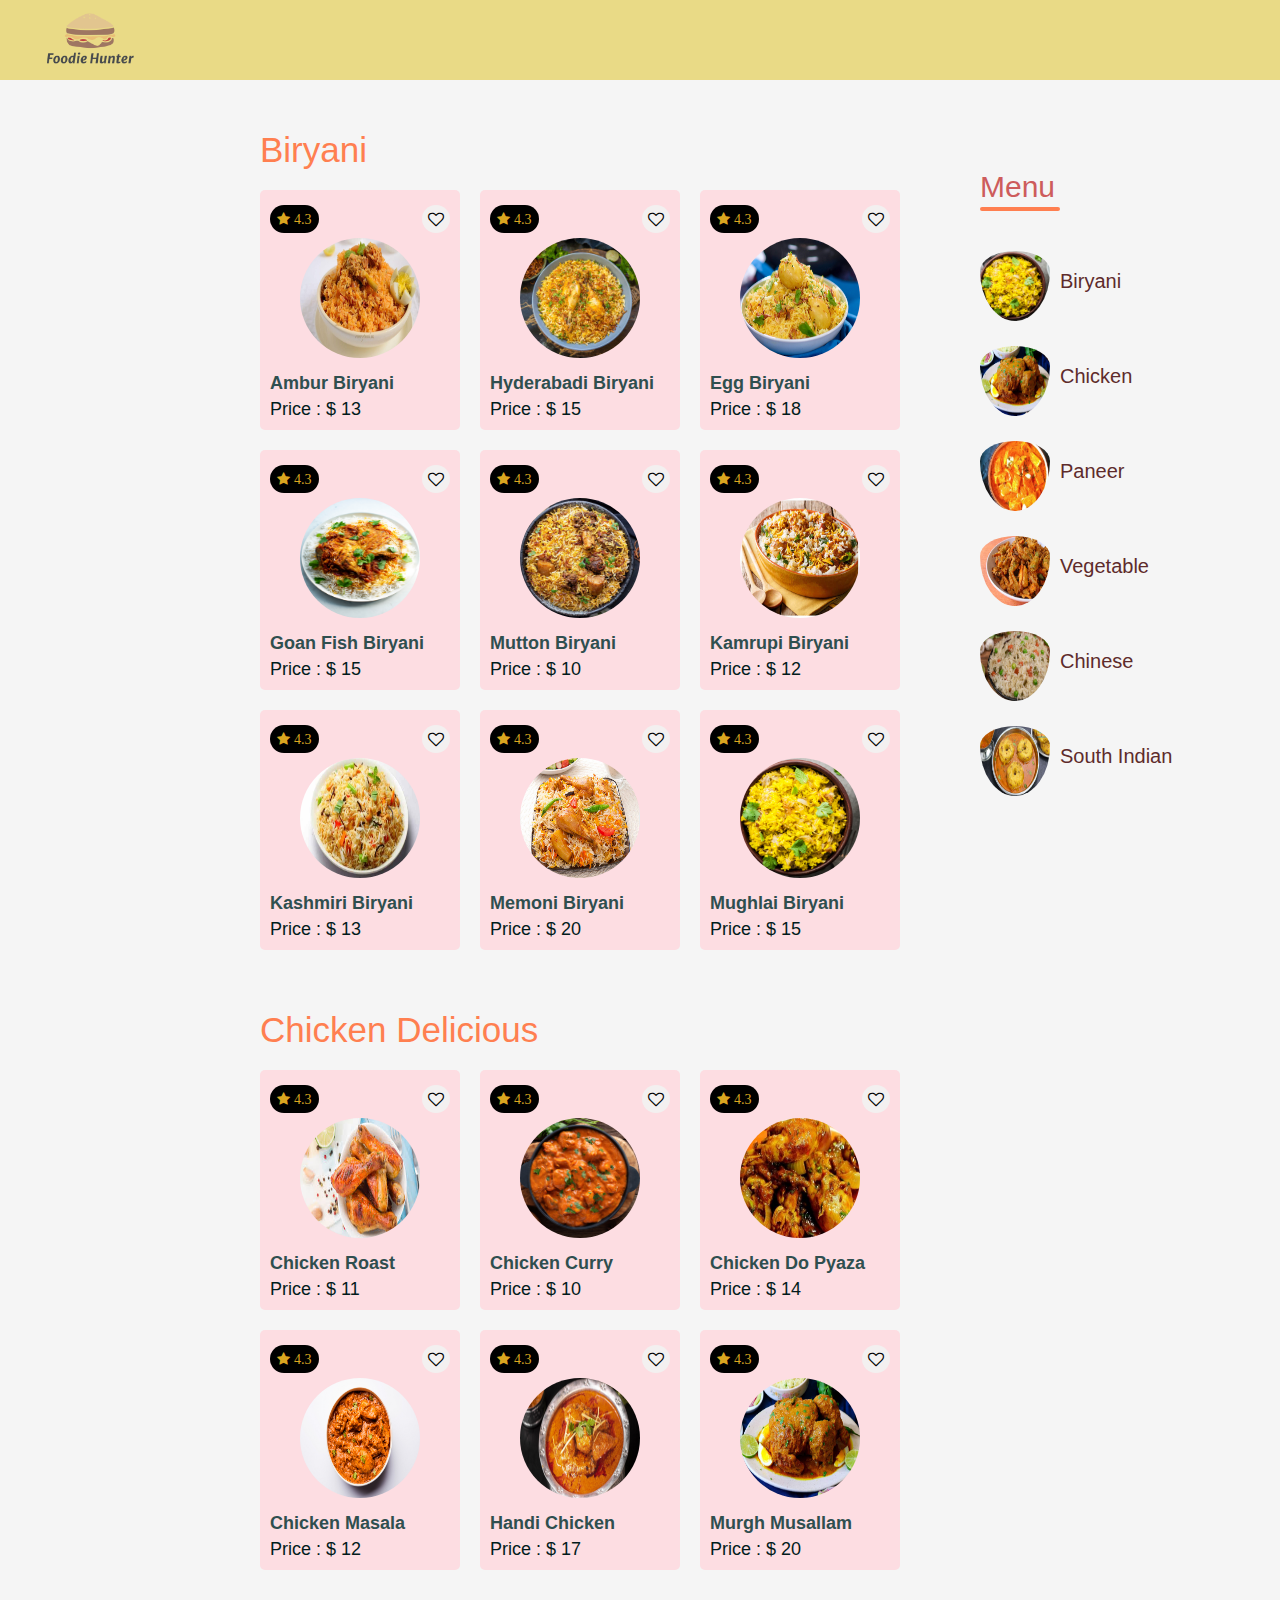
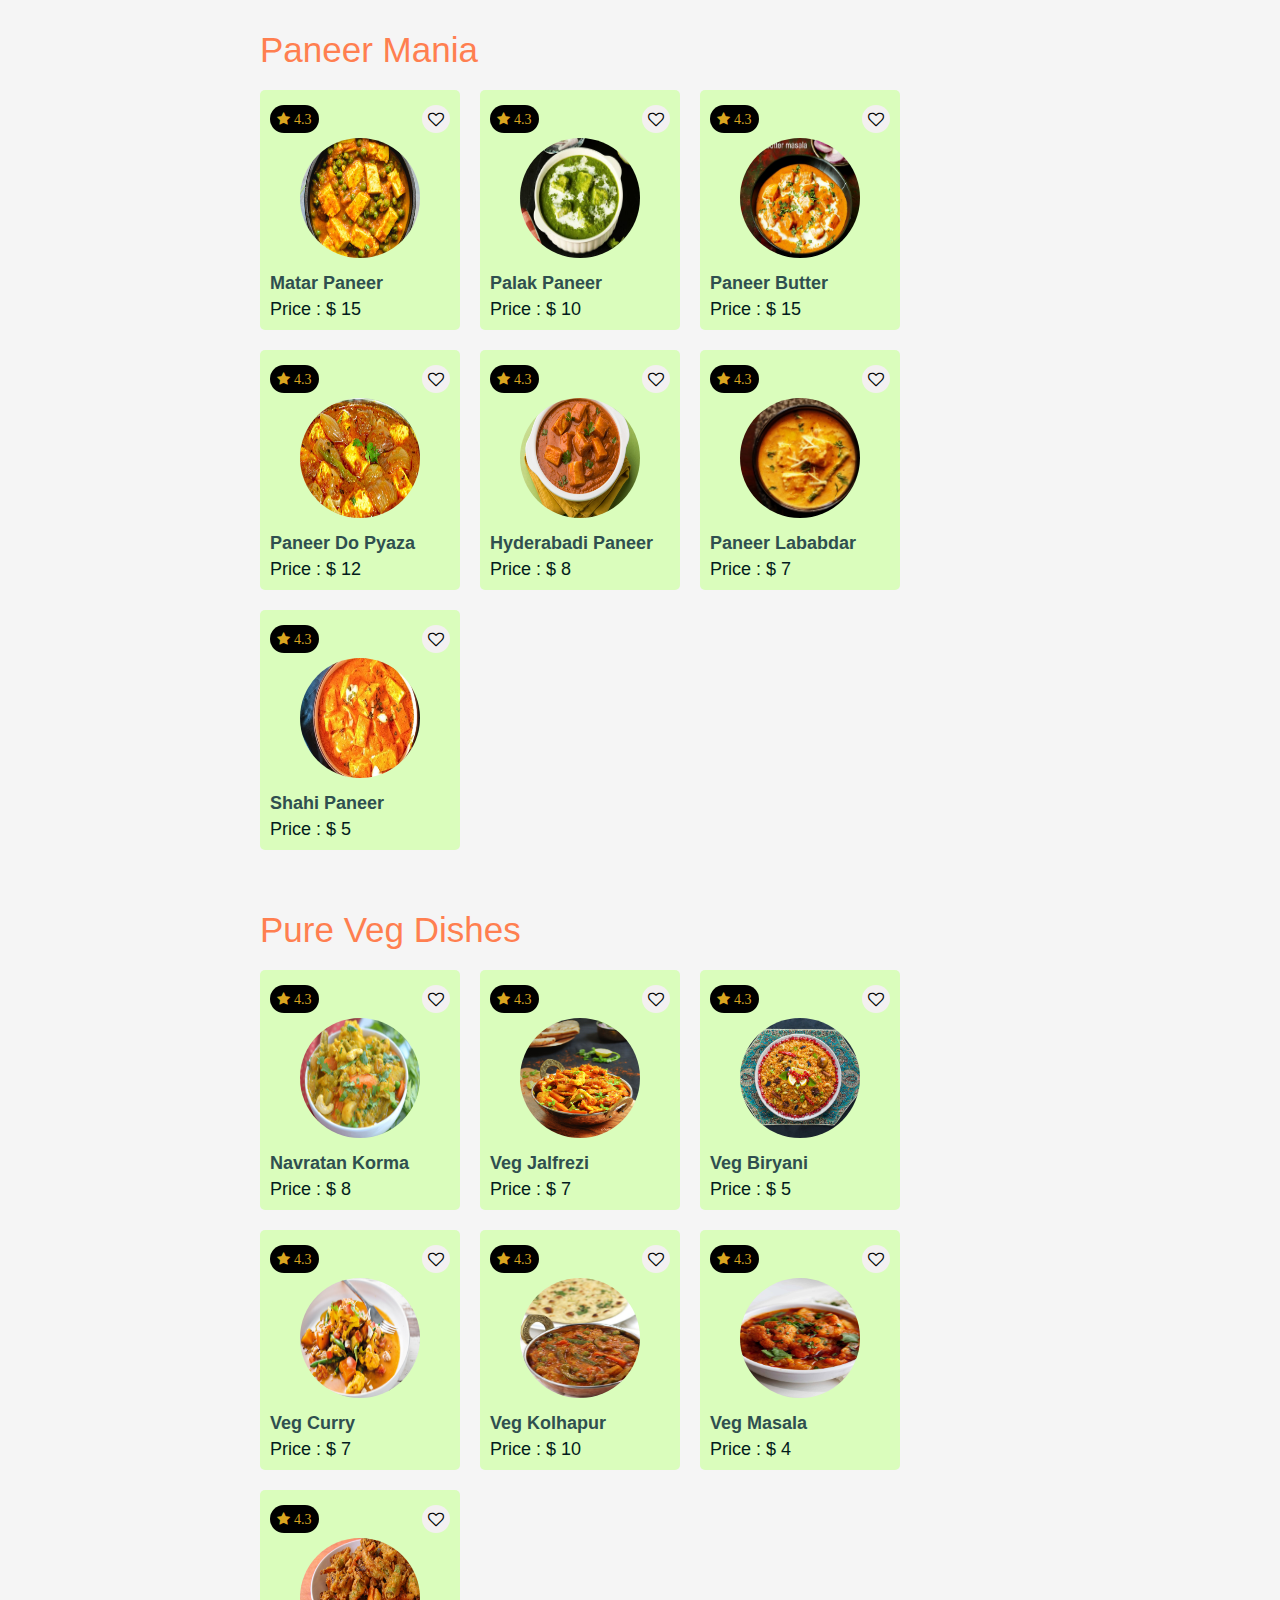
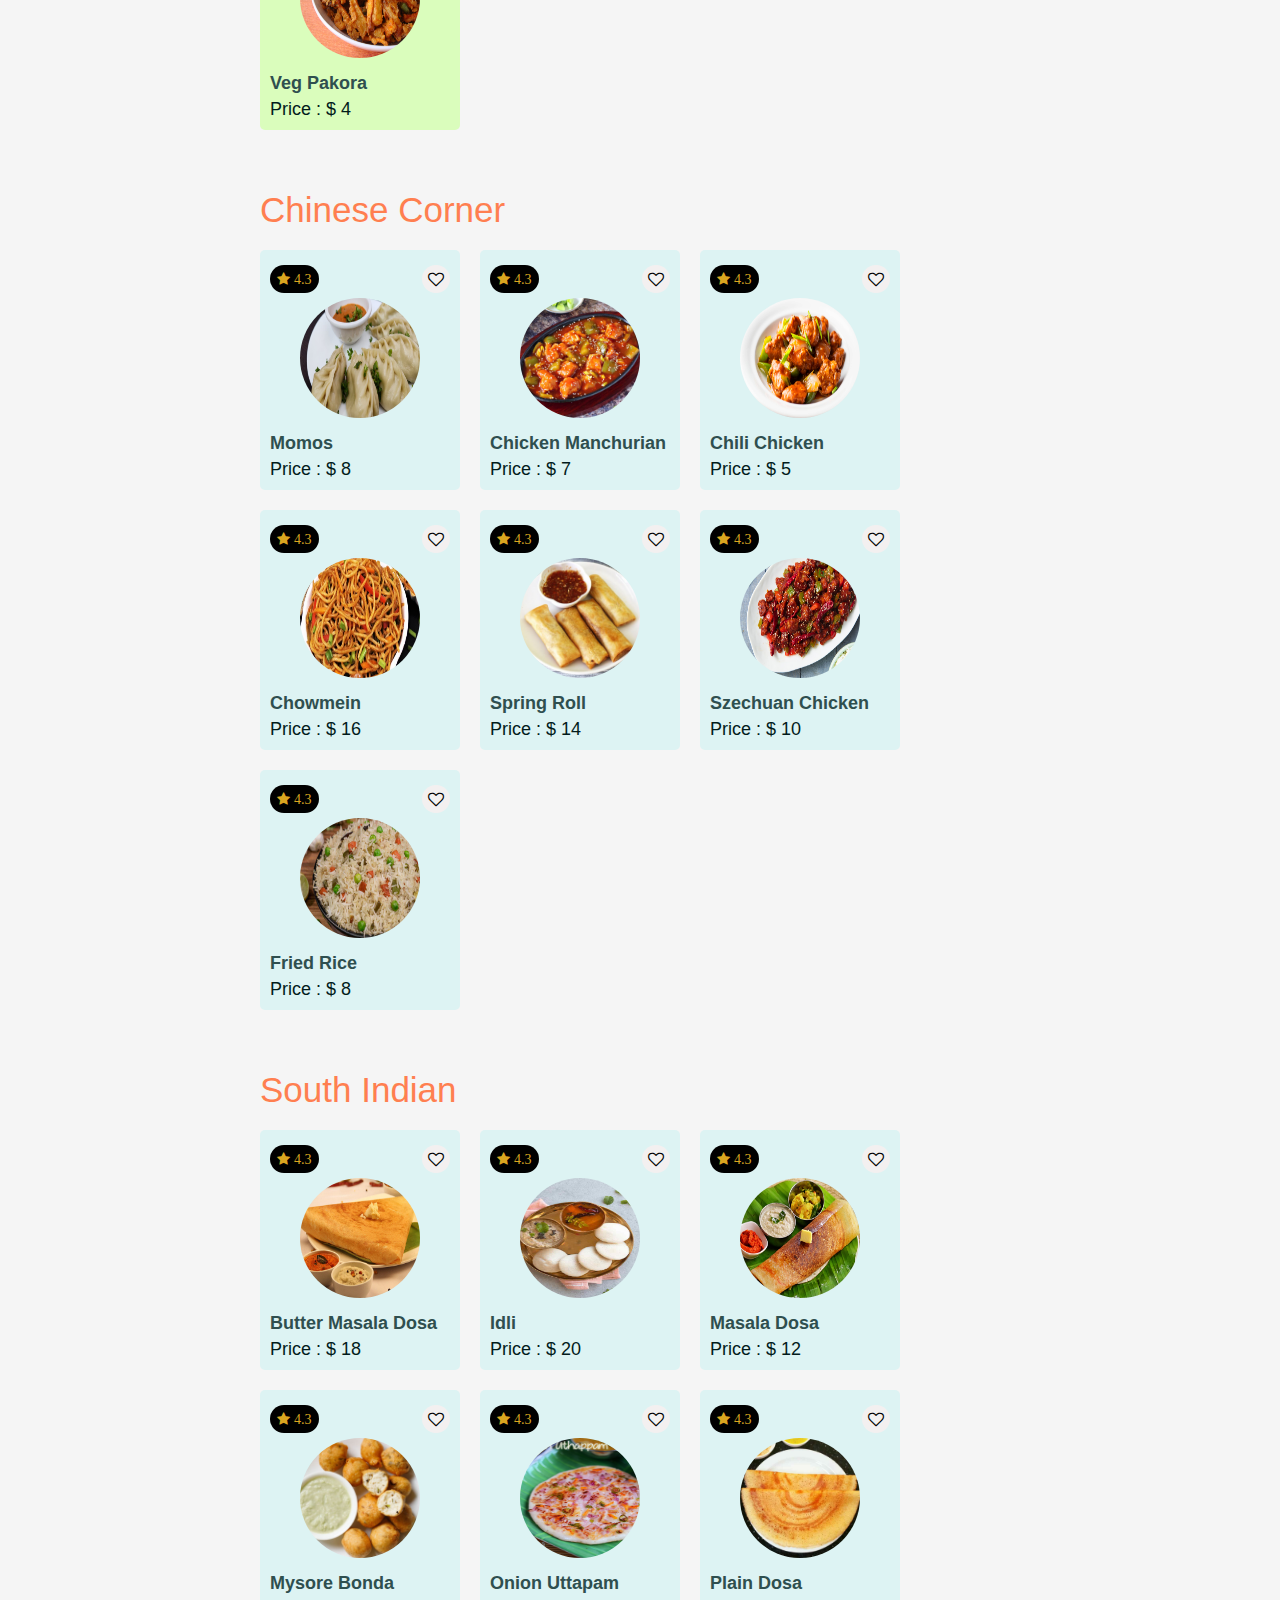
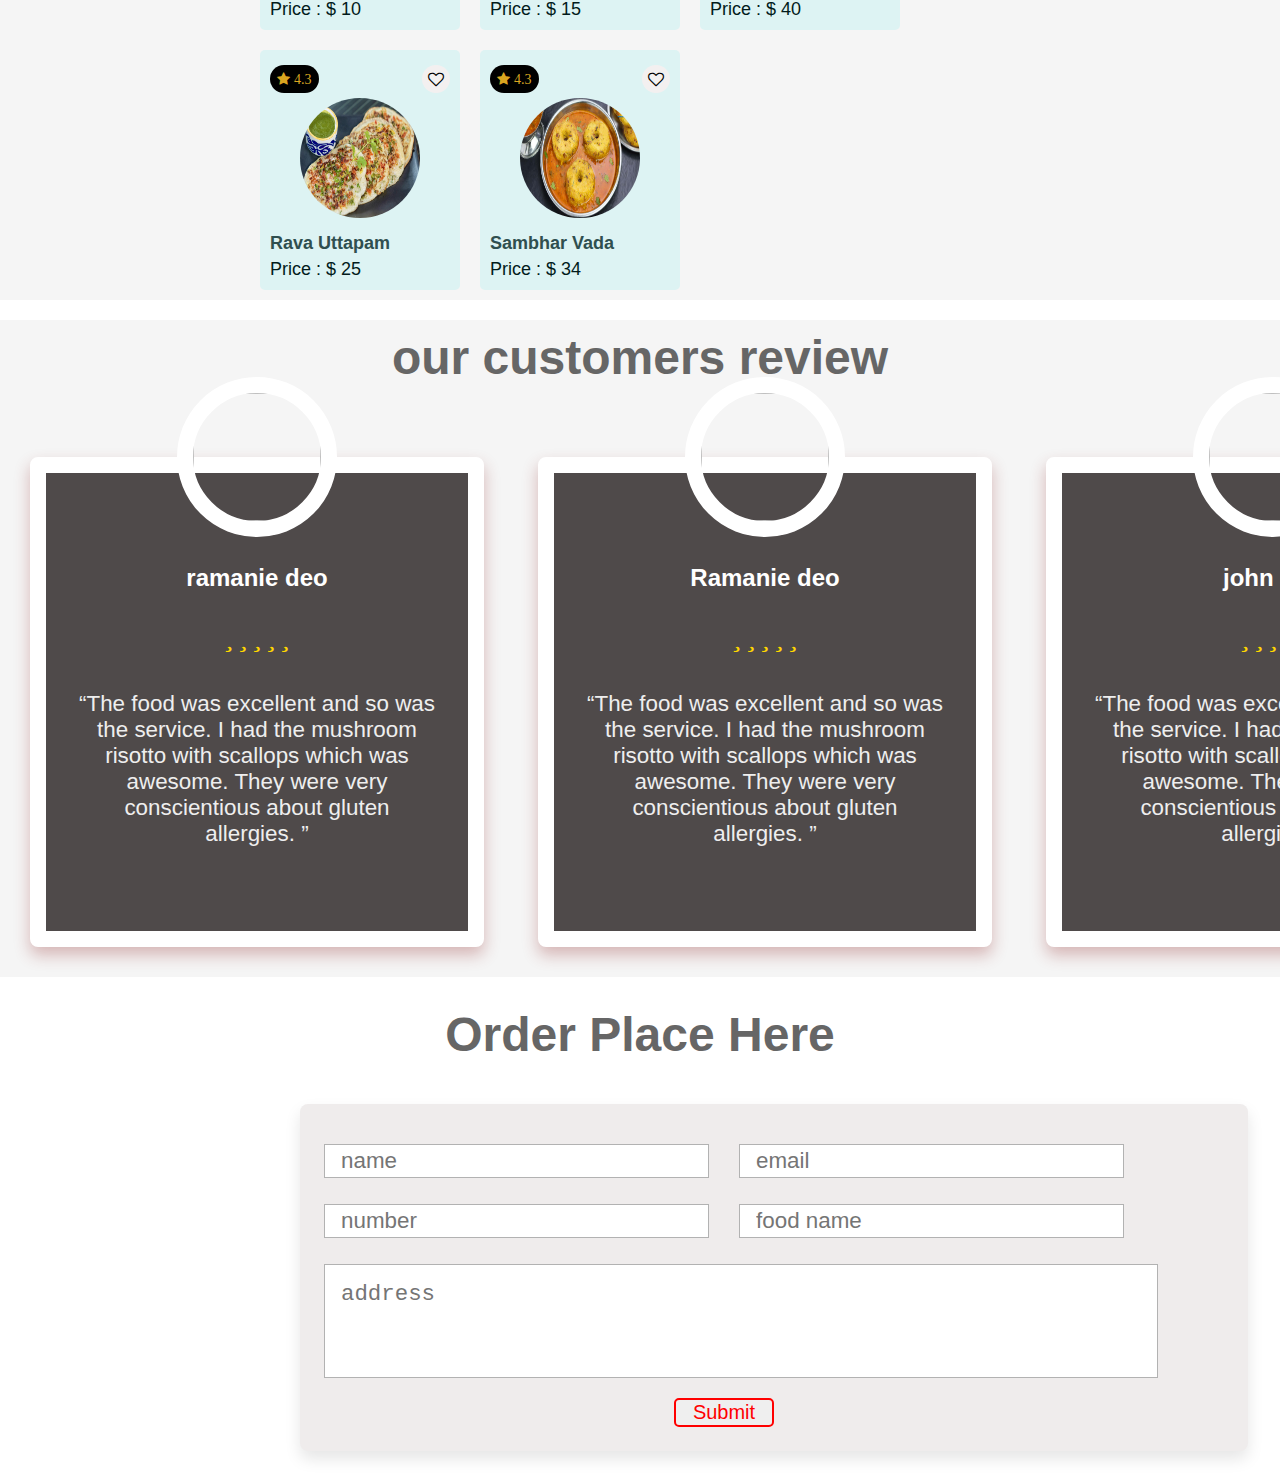
==== index.html @ 6a2d2c43 "First commit" ====
<!DOCTYPE html>
<html lang="en">
<head>
    <meta charset="UTF-8">
    <meta http-equiv="X-UA-Compatible" content="IE=edge">
    <meta name="viewport" content="width=device-width, initial-scale=1.0,viewport-fit=cover">
    <title>Food Website</title>
    <link rel="stylesheet" href="index.css">
    <link rel="stylesheet" href="https://cdnjs.cloudflare.com/ajax/libs/font-awesome/5.15.1/css/all.min.css"
    integrity="sha512-+4zCK9k+qNFUR5X+cKL9EIR+ZOhtIloNl9GIKS57V1MyNsYpYcUrUeQc9vNfzsWfV28IaLL3i96P9sdNyeRssA==" 
    crossorigin="anonymous" />
    <link rel="stylesheet" href="https://cdnjs.cloudflare.com/ajax/libs/font-awesome/4.7.0/css/font-awesome.min.css">
</head>
<body>
    <nav>
        <div class="title" style="display:flex ; width: 96%; height: 80px; background-color: rgb(233, 218, 134);">
           <a href="index.html"><img src="./images/foodie hunter.png" alt="loading"></a>
            <i class="fa fa-cart-plus" id="cart-plus">  Items</i>
        </div>
    </nav>

    <!-- desktop view -->
    <div class="container" id="container">
        <div id="menu">
           
            
        </div>
        
        <div id="food-container">
            
            <div id="header" >
                
             
               
            </div>
        
            <div id="food-items" class="d-food-items">
                <div id="biryani" class="d-biryani">
                    <p id="category-name">Biryani</p>    
                </div>

                <div id="chicken" class="d-chicken">
                    <p id="category-name">Chicken Delicious</p>    
                </div>

                <div id="paneer" class="d-paneer">
                    <p id="category-name">Paneer Mania</p>
                </div>

                <div id="vegetable" class="d-vegetable">
                    <p id="category-name">Pure Veg Dishes</p> 
                </div>

                <div id="chinese" class="d-chinese">
                    <p id="category-name">Chinese Corner</p> 
                </div>

                <div id="south-indian" class="d-south-indian">
                    <p id="category-name">South Indian</p>
                </div>
            </div>

            <div id="cart-page" class="cart-toggle">
                <p id="cart-title">Cart Items</p>
                <p id="m-total-amount">Total Amout : 100</p>
                <table>
                    <thead>
                        <td>Item</td>
                        <td>Name</td>
                        <td>Quantity</td>
                        <td>Price</td>
                    </thead>
                    <tbody id="table-body">
                        
                    </tbody>
                </table>
                <div class="btn-box">
                    <button class="cart-btn"><a href="checkout.html">Checkout</a></button>
                </div>
            </div>
        </div>

        <div id="cart">
            <div class="taste-header">
               
            </div>
            <div id="category-list">
                <p class="item-menu">Menu</p>
                <div class="border"></div>                
            </div>
            <div id="checkout" class="cart-toggle">
                <p id="total-item">Total Item : 5</p>
                <p id="total-price"></p>
                <p id="delievery">Free delievery on $ 40</p>
                <button class="cart-btn"><a href="checkout.html">Checkout</a></button>
            </div>
        </div>
    </div>


    <!-- mobile view -->
    <div id="mobile-view" class="mobile-view">
        <div class="mobile-top">
            <div class="logo-box">
                <img src="./images/foodielogo.png" alt="" id="logo">
                <i class="fa fa-map-marker your-address" id="m-add-address"> Your Address</i>
            </div>
            <div class="top-menu">
                <i class="fa fa-search"></i>
                <i class="fa fa-tag"></i>
                <i class="fa fa-heart-o"></i>
                <i class="fa fa-cart-plus" id="m-cart-plus"> 0</i>
            </div>
        </div>
        
        <div class="item-container">
            <div class="category-header" id="category-header">  
            </div>

          </div>    
          </div>
       
    </div>
   
 <!-- review section starts  -->
    
    <section class="review" id="review" style="background-color:whitesmoke;">
    
        <h1 class="heading"> our customers review </h1>
    
        <div class="box-container">
    
            <div class="box">
                <img src="https://media.istockphoto.com/photos/smiling-indian-man-looking-at-camera-picture-id1270067126?k=20&m=1270067126&s=612x612&w=0&h=ZMo10u07vCX6EWJbVp27c7jnnXM2z-VXLd-4maGePqc=">
                <h3>ramanie deo</h3>
                <div class="stars" style="color:gold ;">
                    <i class="fas fa-star"></i>
                    <i class="fas fa-star"></i>
                    <i class="fas fa-star"></i>
                    <i class="fas fa-star"></i>
                    <i class="far fa-star"></i>
                </div>
                <p>“The food was excellent and so was the service. I had the mushroom risotto with scallops which was awesome. They were very conscientious about gluten allergies. ”</p>
            </div>
            <div class="box">
                <img src="https://images.unsplash.com/photo-1506794778202-cad84cf45f1d?ixlib=rb-1.2.1&ixid=MnwxMjA3fDB8MHxzZWFyY2h8Mnx8bWFuJTIwcG9ydHJhaXR8ZW58MHx8MHx8&w=1000&q=80">
                <h3>Ramanie deo</h3>
                <div class="stars"style="color:gold ;">
                    <i class="fas fa-star"></i>
                    <i class="fas fa-star"></i>
                    <i class="fas fa-star"></i>
                    <i class="far fa-star"></i>
                    <i class="far fa-star"></i>
                </div>
                <p>“The food was excellent and so was the service. I had the mushroom risotto with scallops which was awesome. They were very conscientious about gluten allergies. ”</p>
            </div>
            <div class="box">
                <img src="https://media.istockphoto.com/photos/headshot-portrait-of-happy-mixed-race-african-girl-wearing-glasses-picture-id1144287292?k=20&m=1144287292&s=612x612&w=0&h=gaoqkiL6LFzghQfAQ9q8SbLUqtMIpzJNaKCegS3Wjmw=" alt="">
                <h3>john deo</h3>
                <div class="stars"style="color:gold ;">
                    <i class="fas fa-star"></i>
                    <i class="fas fa-star"></i>
                    <i class="fas fa-star"></i>
                    <i class="fas fa-star"></i>
                    <i class="far fa-star"></i>
                </div>
                <p>“The food was excellent and so was the service. I had the mushroom risotto with scallops which was awesome. They were very conscientious about gluten allergies. ”</p>
            </div>
    
        </div>
    
    </section>
    
    <!-- review section ends -->
    <section class="order" id="order" >
    
        <h1 class="heading"> Order Place Here </h1>
    
        <div class="row">
    
    
            <form action="">
    
                <div class="inputBox"  >
                    <input type="text" placeholder="name" style="width: 410px; ">
                    <input type="email" placeholder="email" style="width: 410px;">
                </div>
    
                <div class="inputBox">
                    <input type="number" placeholder="number" style="width: 410px; ">
                    <input type="text" placeholder="food name" style="width: 410px; ">
                </div>
    
                <textarea placeholder="address" name="" id="" cols="20" rows="5"></textarea>
    
                <input type="submit" value="Submit" class="btn">
    
            </form>
    
        </div>
    
    </section>

    </body>
</html>
<script src="index.js" type="module"></script>
    <script src="fooditem.js" type="module"></script>
---- index.css ----
body{
    margin: 0;
    padding: 0;
    box-sizing: border-box;
    font-family: 'Open Sans', sans-serif;
    height: 100%;
}
.container{
    background-color: whitesmoke;
    display: grid;
    grid-template-columns: 250px 1fr 300px;
    min-height: 100vh;
    min-height: -webkit-fill-available;
    overflow: hidden;
}

.title{
    padding: 0 30px;
}
 img{
    width: 120px;
    height: 120px;
    border-radius: 50%;
    margin-top: -20px;
}

.title i{
   margin-top: 20px;
   font-size: 30px;
   margin-left: 1200px;
   }
.border{
    width: 80px;
    height: 4px;
    margin: 3px 0;
    margin-bottom: 30px;
    border-radius: 2px;
    background: coral;
}


#header{
    display: flex;
    justify-content: space-between;
    align-items: center;
    padding-top: 40px;
   
    position: sticky;
    top: 0;
    
    z-index: 1;
}
::-webkit-scrollbar{
    display: none;
}
#header .address{
    font-size: 20px;
    
}


#biryani,#paneer,#chicken,#vegetable,#chinese,#south-indian{
    margin-top: 50px;   
}
#paneer #item-card,#vegetable #item-card{
    background: rgb(218, 253, 188);
}
#chinese #item-card,#south-indian #item-card{
    background: rgb(221, 243, 243);
}
#category-name,.item-menu{
    margin: 10px;
    font-size: 35px;   
    color: coral;
    font-family: 'Aclonica', sans-serif;
}
#item-card{
    width: 180px;
    height: 220px;
    padding: 10px;
    margin: 10px;
    display: inline-block;
    border-radius: 5px;
    background: rgb(253, 221, 226);
    cursor: pointer;
    transition: 0.5s all step-end;
}
#item-card:hover img{
    transform: scale(1.2);
}
#card-top{
    display: flex;
    margin: 5px 0;
    justify-content: space-between;
}
#rating{
    padding: 7px;
    color: goldenrod;
    background: black;
    font-size: 14px;
    border-radius: 15px;
}
.fa-heart-o{
    padding: 6px;
    border-radius: 50%;
    background: rgb(243, 240, 240);
    cursor: pointer;
}
.toggle-heart{
background: orangered;
color: white; 
}
#item-card img{
    width: 120px;
    height: 120px;
    border-radius: 50%;
    margin: auto;
    display: block;
    margin-bottom: 15px;
    transition: 0.5s all ease-in-out;
}
#item-name{
    margin: 5px 0;
    font-weight: 600;
    color: darkslategray;
    font-size: 18px;
}
#item-price{
    margin: 0;
    color: rgb(2, 27, 27);
    font-weight: 500;
    font-size: 18px;
}

.food-items{
    display: none;
}
.cart-toggle{
    display: none;
}
#cart-page{
    background: rgb(239, 238, 238);
    margin: 40px 10px;
    margin-right: 50px;
    padding: 20px 30px;
    padding-bottom: 30px;
    position: relative;
}
#cart-title{
    font-size: 35px;
    margin: 0;
    color: indianred;
}
#cart-page table{
    width: 100%;
    margin-top: 20px;
    text-align: center;
}
#cart-page table thead td{
    font-size: 25px;
    padding-bottom: 10px;
}

button {
    padding: 10px 25px;
    border-radius: 20px;
    font-size: 18px;
    text-transform: uppercase;
    bottom: 30px;
    margin: 15px 0;
    cursor: pointer;
    border: none;
    text-decoration: none;
    background-color: rgb(236, 132, 47);
}
#cart-page table tbody td{
    padding: 10px 0;
    font-size: 20px;
}
#cart-page table tbody button{
    outline: none;
    border: none;
    font-size: 16px;
    background: none;
    background: lightcoral;
    color: white;
    border-radius: 3px;
    cursor: pointer;
    margin: 0 5px;
}
#cart-page table tbody img{
    width: 75px;
    height: 75px;
    border-radius: 50%;
}
#checkout{
    text-align: center;
    margin: 40px auto;
    border-radius: 5px;
    background: rgb(225, 221, 221);
    padding: 10px 20px;
}
#checkout p{
    margin: 15px 0;
    float: left;
}
#total-price,#total-item{
    font-size: 25px;
    color: indianred;
}
#delievery{
    font-size: 20px;
    color: limegreen;
}
#cart{
    background: whitesmoke;
    padding-right: 30px;
    overflow-y: scroll;
}

.item-menu{
    margin: 0;
    font-size: 30px;
    margin-top: 40px;
    color: indianred;
    background: whitesmoke;
    
}
.list-card{
   
    display: flex;
    align-items: center;
    margin-top: 15px;
    border-radius: 25px;
    cursor: pointer;
    transition: 0.3s all ease-in-out;
}
.list-card:hover{
    background: rgb(255, 216, 222);
}
.list-card:hover img{
    transition: 0.5s all ease-in-out;
    transform: scale(1.2);
}
.list-card img{
    width: 70px;
    height: 70px;
   padding-top: 30px;
    border-radius: 50%;
}
.list-name{
    font-size: 20px;
    margin: 0 10px;
    text-decoration: none;
    text-transform: capitalize;
    color: rgb(94, 43, 43);
}
.taste-header{
    padding-top: 40px;
    padding-bottom: 10px;
    position: sticky;
    top: 0;
    background: whitesmoke;
}
#mobile-view{
    display: none;
}
#biryani{
    margin-top: 10px;
}
#m-total-amount{
    display: none;
}

@media screen and (max-width : 800px) and (-webkit-min-device-pixel-ratio: 2){
    .container{
        display: none;
    }
    #mobile-view{
        display: grid;
        grid-template-rows: 120px 1fr 50px;
        height: 100%;
        overflow: hidden;
        
        width: 100vw;
    }
    .mobile-top{
        padding: 5px 15px;
        background: white;
        z-index: 1;
    }
    .item-container{
        overflow-y: scroll;
    }
    .logo-box,.top-menu{
        display: flex;
        justify-content: space-between;
        align-items: center;
    }
    #logo{
        width: 90px;
        height: 70px;
    }
    .logo-box .your-address{
        font-size: 18px;
        width: 150px;
        color: crimson;
        text-transform: capitalize;
        white-space: nowrap;
        overflow: hidden;
        text-overflow: ellipsis;
    }
    .top-menu{

        color: indianred;
    }
    .top-menu i{
        font-size: 20px;
        cursor: pointer;
        padding: 12px 5px ;
        border-radius: 50%;
    }
    
    .m-cart-toggle{
        color: white;
        background: lightcoral;
    }
    .category-header{
        display: flex;
        width: 100vw;
        overflow-x: scroll;
        position: sticky;
        top: 0;
        background: white;
        z-index: 1;
        border-bottom: 1px solid rgb(219, 219, 219);
        margin: 0;
        transform: translateZ(0);
        -webkit-transform: translateZ(0);
    }
    .toggle-category{
        display: none;
        position: relative;
    }
    .list-card{
        margin: 0 10px;
        text-align: center;
    }
    .list-card img{
        width: 60px;
        height: 60px;
        border-radius: 50%;
    }
    .list-card:hover{
        background: none;
    }
    .list-card:hover img{
        transform: none;
        transition: none;
    }
    .list-name{
        margin: 5px 0;
        color: coral;
        width: max-content;
        font-size: 16px;
    }
    #food-items{        
        padding: 5px 10px;
    }

    .mobile-footer{
        display: flex;
        justify-content: space-between;
        align-items: center;
        padding: 5px 15px;
        background: white;
        border-top: 1px solid rgb(219, 219, 219);
    }
    .mobile-footer{
        color: indianred;
        text-transform: uppercase;
        font-size: 16px;
        position: static;
    }
    #category-name{
        font-size: 25px;
        font-family: 'Aclonica', sans-serif;
    }
    #item-card{
        width: 150px;
        height: 200px;
    }
    #item-card img{
        width: 100px;
        height: 100px;
    }
    #item-name,#item-price{
        font-size: 16px;
    }
    .list-card{
        flex-direction: column;
    }
    #cart-page{
        margin: 3px 0;
        padding: 10px 5px;
        padding-bottom: 30px;
        border-top: 1px solid rgb(219, 219, 219);
    }
    #cart-page table thead td{
        font-size: 20px;
    }
    #cart-page table tbody td{
        font-size: 18px;
    }
    #cart-page table tbody img{
        width: 60px;
        height: 60px;
    }
    #cart-title{
        font-size: 25px;
        display: inline-block;
        font-family: 'Aclonica', sans-serif;
    }
    #m-total-amount{
        display: inline-block;
        color: lightcoral;
        padding: 5px 10px;
        margin: 0;
        border:  1px solid lightcoral;
        /* float: right; */
    }
    .cart-btn{
        font-size: 14px;
        background: lightcoral;
        padding: 8px 15px;
        margin: auto;
    }
    .btn-box{
        text-align: center;
    }
    
}

@media screen and (max-width : 400px) and (-webkit-min-device-pixel-ratio: 2){
    #mobile-view{
        min-height: -webkit-fill-available;
    }
    #item-card{
        height: 200px;
        width: 140px;
    }
    #food-items{
        padding: 0;
    }
}



.review .box-container{
    display: flex;
  
    gap:1.5rem;
    width: 1500px;
    height: 550px;
  }
  
  .review .box-container .box{
    margin-left: 30px;
    text-align: center;
    padding:2rem;
    border:1rem solid #fff;
    box-shadow: 0 .5rem 1rem rgba(142, 35, 35, 0.3);
    border-radius: .5rem;
    flex:1 1 30rem;
    background:rgb(79, 74, 74);
    margin-top: 30px;
     margin-bottom: 30px;
   
  }
  
  .review .box-container .box img{
    height: 8rem;
    width:8rem;
    border-radius: 50%;
    border:1rem solid #fff;
    margin-top: -8rem;
    object-fit: cover;
  }
  
  .review .box-container .box h3{
    font-size: 1.5rem;
    color:#fff;
    padding:.2rem 0;
  }
  
  .review .box-container .box .stars i{
    font-size: 1.8rem;
   
    padding:.5rem 0;
  }
  
  .review .box-container .box p{
    font-size: 1.4rem;
    color:#eee;
    padding:1rem 0;
  }
    
  .heading{
    
    text-align: center;
    font-size: 3rem;
    padding:10px;
    color:#666;
    margin-top: 20px;
  }
  
 
  .order .row{
    padding:1.5rem;
    box-shadow: 0 .5rem 1rem rgba(0,0,0,.1);
    background:rgb(239, 236, 236);
    display: flex;
    width: 900px;
    margin-left:300px;
    gap:1.5rem;
    border-radius: .5rem;
    margin-bottom: 30px;
  }
  
  .order .row form .inputBox{
    display: flex;
    
    height: 60px;
    width: 800px;
    gap: 30px;
  }
  
  .order .row form .inputBox input, .order .row form textarea{
    padding:1rem;
    margin:1rem 0;
    font-size: 1.4rem;
    color:#333;
    text-transform: none;
    border:.1rem solid rgba(0,0,0,.3);
   
   
  }
  
  .order .row form textarea{
    width:100%;
    resize: none;
    height:5rem;
  }
  
  .order .row form .btn{
   width: 100px;
   font-size:20px;
   padding: auto;
   border: 2px solid red;
   color: red;
   border-radius: 5px;
   margin-left: 350px;
   cursor: pointer;
  }
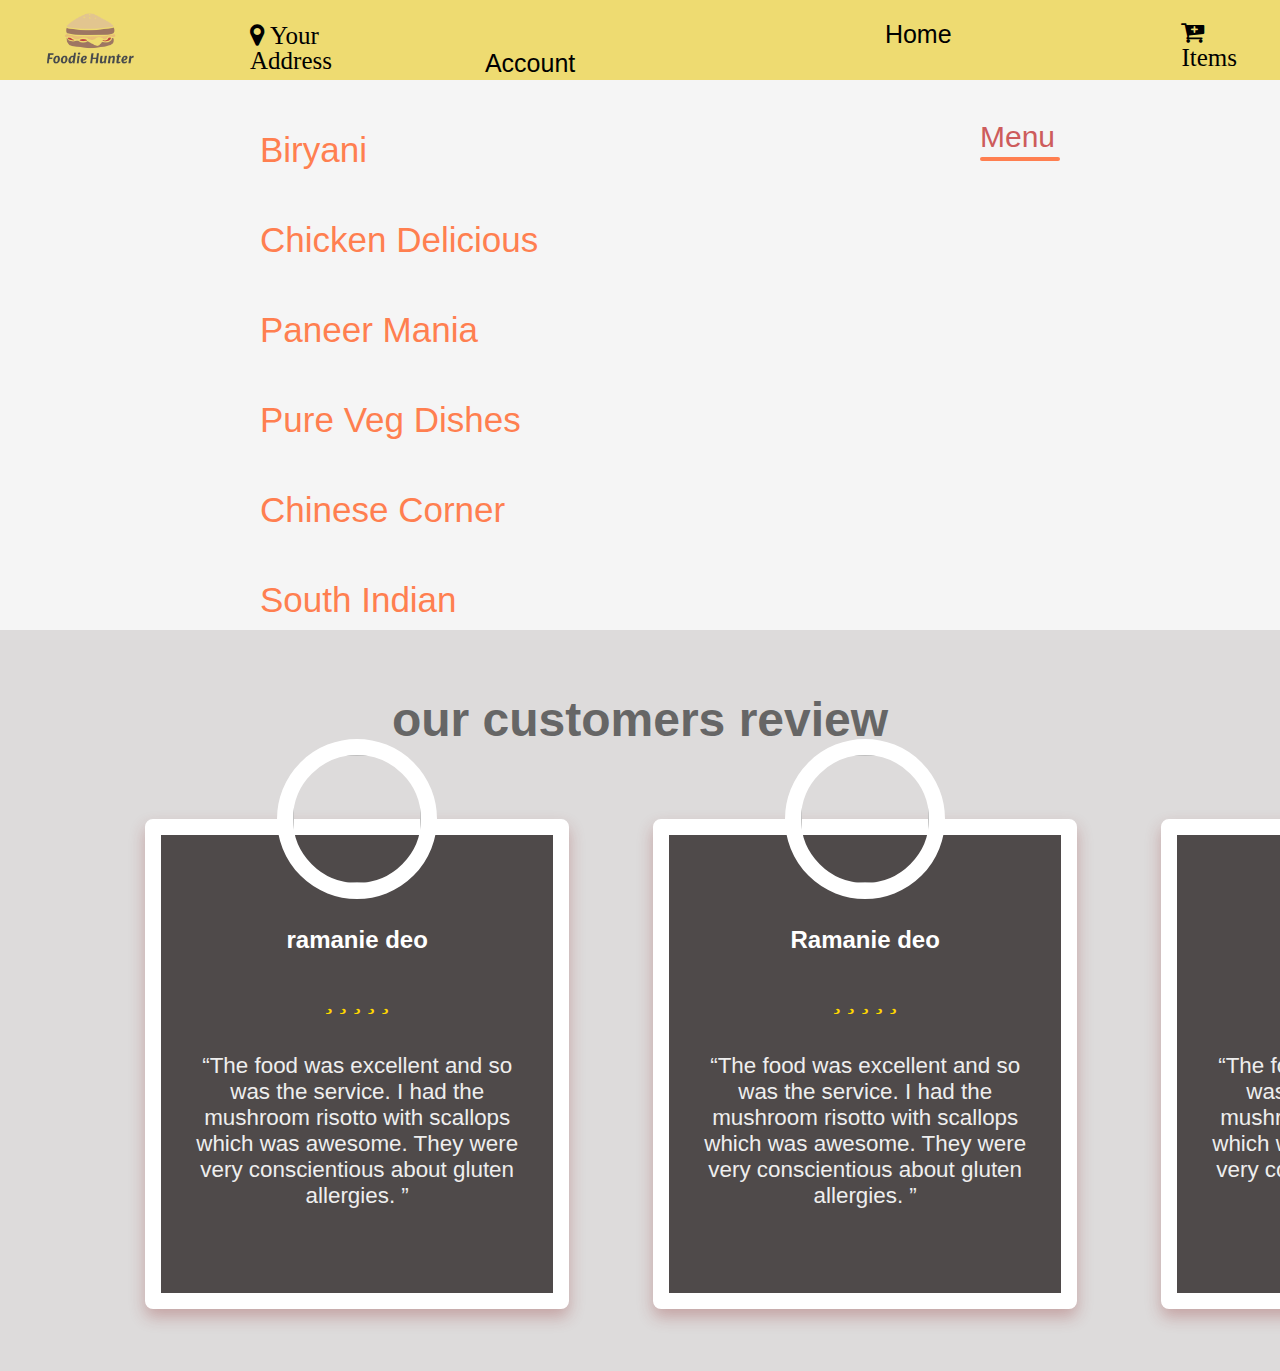
==== commit dc134f98: "login functionality done" ====
--- a/index.html
+++ b/index.html
@@ -1,5 +1,6 @@
 <!DOCTYPE html>
 <html lang="en">
+
 <head>
     <meta charset="UTF-8">
     <meta http-equiv="X-UA-Compatible" content="IE=edge">
@@ -7,40 +8,48 @@
     <title>Food Website</title>
     <link rel="stylesheet" href="index.css">
     <link rel="stylesheet" href="https://cdnjs.cloudflare.com/ajax/libs/font-awesome/5.15.1/css/all.min.css"
-    integrity="sha512-+4zCK9k+qNFUR5X+cKL9EIR+ZOhtIloNl9GIKS57V1MyNsYpYcUrUeQc9vNfzsWfV28IaLL3i96P9sdNyeRssA==" 
-    crossorigin="anonymous" />
+        integrity="sha512-+4zCK9k+qNFUR5X+cKL9EIR+ZOhtIloNl9GIKS57V1MyNsYpYcUrUeQc9vNfzsWfV28IaLL3i96P9sdNyeRssA=="
+        crossorigin="anonymous" />
     <link rel="stylesheet" href="https://cdnjs.cloudflare.com/ajax/libs/font-awesome/4.7.0/css/font-awesome.min.css">
 </head>
+
 <body>
     <nav>
-        <div class="title" style="display:flex ; width: 96%; height: 80px; background-color: rgb(233, 218, 134);">
-           <a href="index.html"><img src="./images/foodie hunter.png" alt="loading"></a>
-            <i class="fa fa-cart-plus" id="cart-plus">  Items</i>
+        <div class="title" style="display:flex ; width: 96%; height: 80px; background-color: rgb(238, 219, 113);">
+            <a href="index.html"><img src="./images/foodie hunter.png"></a>
+            <div class="add-box">
+                <i class="fa fa-map-marker your-address" id="add-address"> Your Address</i>
+            </div>
+            <div class="util" style="padding-top: 20px;">
+                <a href="" style="padding-left:500px ;">Home</a>
+                <a href="login.html">Account</a>
+            </div>
+            <i class="fa fa-cart-plus" id="cart-plus"> Items</i>
         </div>
     </nav>
 
     <!-- desktop view -->
     <div class="container" id="container">
         <div id="menu">
-           
-            
+
+
         </div>
-        
+
         <div id="food-container">
-            
-            <div id="header" >
-                
-             
-               
+
+            <div id="header">
+
+
+
             </div>
-        
+
             <div id="food-items" class="d-food-items">
                 <div id="biryani" class="d-biryani">
-                    <p id="category-name">Biryani</p>    
+                    <p id="category-name">Biryani</p>
                 </div>
 
                 <div id="chicken" class="d-chicken">
-                    <p id="category-name">Chicken Delicious</p>    
+                    <p id="category-name">Chicken Delicious</p>
                 </div>
 
                 <div id="paneer" class="d-paneer">
@@ -48,11 +57,11 @@
                 </div>
 
                 <div id="vegetable" class="d-vegetable">
-                    <p id="category-name">Pure Veg Dishes</p> 
+                    <p id="category-name">Pure Veg Dishes</p>
                 </div>
 
                 <div id="chinese" class="d-chinese">
-                    <p id="category-name">Chinese Corner</p> 
+                    <p id="category-name">Chinese Corner</p>
                 </div>
 
                 <div id="south-indian" class="d-south-indian">
@@ -71,28 +80,25 @@
                         <td>Price</td>
                     </thead>
                     <tbody id="table-body">
-                        
+
                     </tbody>
                 </table>
-                <div class="btn-box">
-                    <button class="cart-btn"><a href="checkout.html">Checkout</a></button>
-                </div>
             </div>
         </div>
 
         <div id="cart">
-            <div class="taste-header">
-               
-            </div>
+            <!-- <div class="taste-header">
+
+            </div> -->
             <div id="category-list">
                 <p class="item-menu">Menu</p>
-                <div class="border"></div>                
+                <div class="border"></div>
             </div>
             <div id="checkout" class="cart-toggle">
                 <p id="total-item">Total Item : 5</p>
                 <p id="total-price"></p>
                 <p id="delievery">Free delievery on $ 40</p>
-                <button class="cart-btn"><a href="checkout.html">Checkout</a></button>
+                <button class="cart-btn"><a href="checkout.html">ORDER</a></button>
             </div>
         </div>
     </div>
@@ -101,37 +107,38 @@
     <!-- mobile view -->
     <div id="mobile-view" class="mobile-view">
         <div class="mobile-top">
-            <div class="logo-box">
+            <!-- <div class="logo-box">
                 <img src="./images/foodielogo.png" alt="" id="logo">
                 <i class="fa fa-map-marker your-address" id="m-add-address"> Your Address</i>
-            </div>
+            </div> -->
             <div class="top-menu">
-                <i class="fa fa-search"></i>
-                <i class="fa fa-tag"></i>
+                <!-- <i class="fa fa-search"></i>
+                <i class="fa fa-tag"></i> -->
                 <i class="fa fa-heart-o"></i>
                 <i class="fa fa-cart-plus" id="m-cart-plus"> 0</i>
             </div>
         </div>
-        
+
         <div class="item-container">
-            <div class="category-header" id="category-header">  
+            <div class="category-header" id="category-header">
             </div>
 
-          </div>    
-          </div>
-       
+        </div>
     </div>
-   
- <!-- review section starts  -->
-    
-    <section class="review" id="review" style="background-color:whitesmoke;">
-    
+
+    </div>
+
+    <!-- review section starts  -->
+
+    <section class="review" id="review" style="background-color:rgb(221, 219, 219);">
+
         <h1 class="heading"> our customers review </h1>
-    
+
         <div class="box-container">
-    
+
             <div class="box">
-                <img src="https://media.istockphoto.com/photos/smiling-indian-man-looking-at-camera-picture-id1270067126?k=20&m=1270067126&s=612x612&w=0&h=ZMo10u07vCX6EWJbVp27c7jnnXM2z-VXLd-4maGePqc=">
+                <img
+                    src="https://media.istockphoto.com/photos/smiling-indian-man-looking-at-camera-picture-id1270067126?k=20&m=1270067126&s=612x612&w=0&h=ZMo10u07vCX6EWJbVp27c7jnnXM2z-VXLd-4maGePqc=">
                 <h3>ramanie deo</h3>
                 <div class="stars" style="color:gold ;">
                     <i class="fas fa-star"></i>
@@ -140,68 +147,50 @@
                     <i class="fas fa-star"></i>
                     <i class="far fa-star"></i>
                 </div>
-                <p>“The food was excellent and so was the service. I had the mushroom risotto with scallops which was awesome. They were very conscientious about gluten allergies. ”</p>
+                <p>“The food was excellent and so was the service. I had the mushroom risotto with scallops which was
+                    awesome. They were very conscientious about gluten allergies. ”</p>
             </div>
             <div class="box">
-                <img src="https://images.unsplash.com/photo-1506794778202-cad84cf45f1d?ixlib=rb-1.2.1&ixid=MnwxMjA3fDB8MHxzZWFyY2h8Mnx8bWFuJTIwcG9ydHJhaXR8ZW58MHx8MHx8&w=1000&q=80">
+                <img
+                    src="https://images.unsplash.com/photo-1506794778202-cad84cf45f1d?ixlib=rb-1.2.1&ixid=MnwxMjA3fDB8MHxzZWFyY2h8Mnx8bWFuJTIwcG9ydHJhaXR8ZW58MHx8MHx8&w=1000&q=80">
                 <h3>Ramanie deo</h3>
-                <div class="stars"style="color:gold ;">
+                <div class="stars" style="color:gold ;">
                     <i class="fas fa-star"></i>
                     <i class="fas fa-star"></i>
                     <i class="fas fa-star"></i>
                     <i class="far fa-star"></i>
                     <i class="far fa-star"></i>
                 </div>
-                <p>“The food was excellent and so was the service. I had the mushroom risotto with scallops which was awesome. They were very conscientious about gluten allergies. ”</p>
+                <p>“The food was excellent and so was the service. I had the mushroom risotto with scallops which was
+                    awesome. They were very conscientious about gluten allergies. ”</p>
             </div>
             <div class="box">
-                <img src="https://media.istockphoto.com/photos/headshot-portrait-of-happy-mixed-race-african-girl-wearing-glasses-picture-id1144287292?k=20&m=1144287292&s=612x612&w=0&h=gaoqkiL6LFzghQfAQ9q8SbLUqtMIpzJNaKCegS3Wjmw=" alt="">
-                <h3>john deo</h3>
-                <div class="stars"style="color:gold ;">
+                <img src="https://media.istockphoto.com/photos/headshot-portrait-of-happy-mixed-race-african-girl-wearing-glasses-picture-id1144287292?k=20&m=1144287292&s=612x612&w=0&h=gaoqkiL6LFzghQfAQ9q8SbLUqtMIpzJNaKCegS3Wjmw="
+                    alt="">
+                <h3>John deo</h3>
+                <div class="stars" style="color:gold ;">
                     <i class="fas fa-star"></i>
                     <i class="fas fa-star"></i>
                     <i class="fas fa-star"></i>
                     <i class="fas fa-star"></i>
                     <i class="far fa-star"></i>
                 </div>
-                <p>“The food was excellent and so was the service. I had the mushroom risotto with scallops which was awesome. They were very conscientious about gluten allergies. ”</p>
+                <p>“The food was excellent and so was the service. I had the mushroom risotto with scallops which was
+                    awesome. They were very conscientious about gluten allergies. ”</p>
             </div>
-    
+
         </div>
-    
-    </section>
-    
-    <!-- review section ends -->
-    <section class="order" id="order" >
-    
-        <h1 class="heading"> Order Place Here </h1>
-    
-        <div class="row">
-    
-    
-            <form action="">
-    
-                <div class="inputBox"  >
-                    <input type="text" placeholder="name" style="width: 410px; ">
-                    <input type="email" placeholder="email" style="width: 410px;">
-                </div>
-    
-                <div class="inputBox">
-                    <input type="number" placeholder="number" style="width: 410px; ">
-                    <input type="text" placeholder="food name" style="width: 410px; ">
-                </div>
-    
-                <textarea placeholder="address" name="" id="" cols="20" rows="5"></textarea>
-    
-                <input type="submit" value="Submit" class="btn">
-    
-            </form>
-    
-        </div>
-    
+
     </section>
 
-    </body>
-</html>
-<script src="index.js" type="module"></script>
-    <script src="fooditem.js" type="module"></script>+    <script src="index.js" type="module"></script>
+    <script src="fooditem.js" type="module"></script>
+
+
+
+    <!-- -----------------------------database------------------------- -->
+
+  
+</body>
+
+</html>--- a/index.css
+++ b/index.css
@@ -5,6 +5,10 @@
     font-family: 'Open Sans', sans-serif;
     height: 100%;
 }
+
+section{
+    padding:2rem 9%;
+  }
 .container{
     background-color: whitesmoke;
     display: grid;
@@ -25,9 +29,24 @@
 }
 
 .title i{
-   margin-top: 20px;
-   font-size: 30px;
-   margin-left: 1200px;
+   /* margin-top: 20px; */
+   font-size: 25px;
+   /* margin-left: 150px; */
+   padding-left: 100px;
+   padding-top: 20px;
+   }
+   .add-box i {
+    /* margin-top: 20px; */
+    padding-left: 100px;
+    padding-top: 23px;
+    font-size: 25px;
+   }
+   .util a{
+    padding-left: 100px;
+    
+    color: black;
+    font-size: 25px;
+    text-decoration: none;
    }
 .border{
     width: 80px;
@@ -454,18 +473,18 @@
     }
 }
 
-
+/* --------------------------review------------------------- */
 
 .review .box-container{
     display: flex;
-  
     gap:1.5rem;
     width: 1500px;
     height: 550px;
   }
   
   .review .box-container .box{
-    margin-left: 30px;
+    margin: 30px;
+    
     text-align: center;
     padding:2rem;
     border:1rem solid #fff;
@@ -473,8 +492,7 @@
     border-radius: .5rem;
     flex:1 1 30rem;
     background:rgb(79, 74, 74);
-    margin-top: 30px;
-     margin-bottom: 30px;
+  
    
   }
   
@@ -514,6 +532,7 @@
     margin-top: 20px;
   }
   
+  /* ---------------------checkout---------------------- */
  
   .order .row{
     padding:1.5rem;
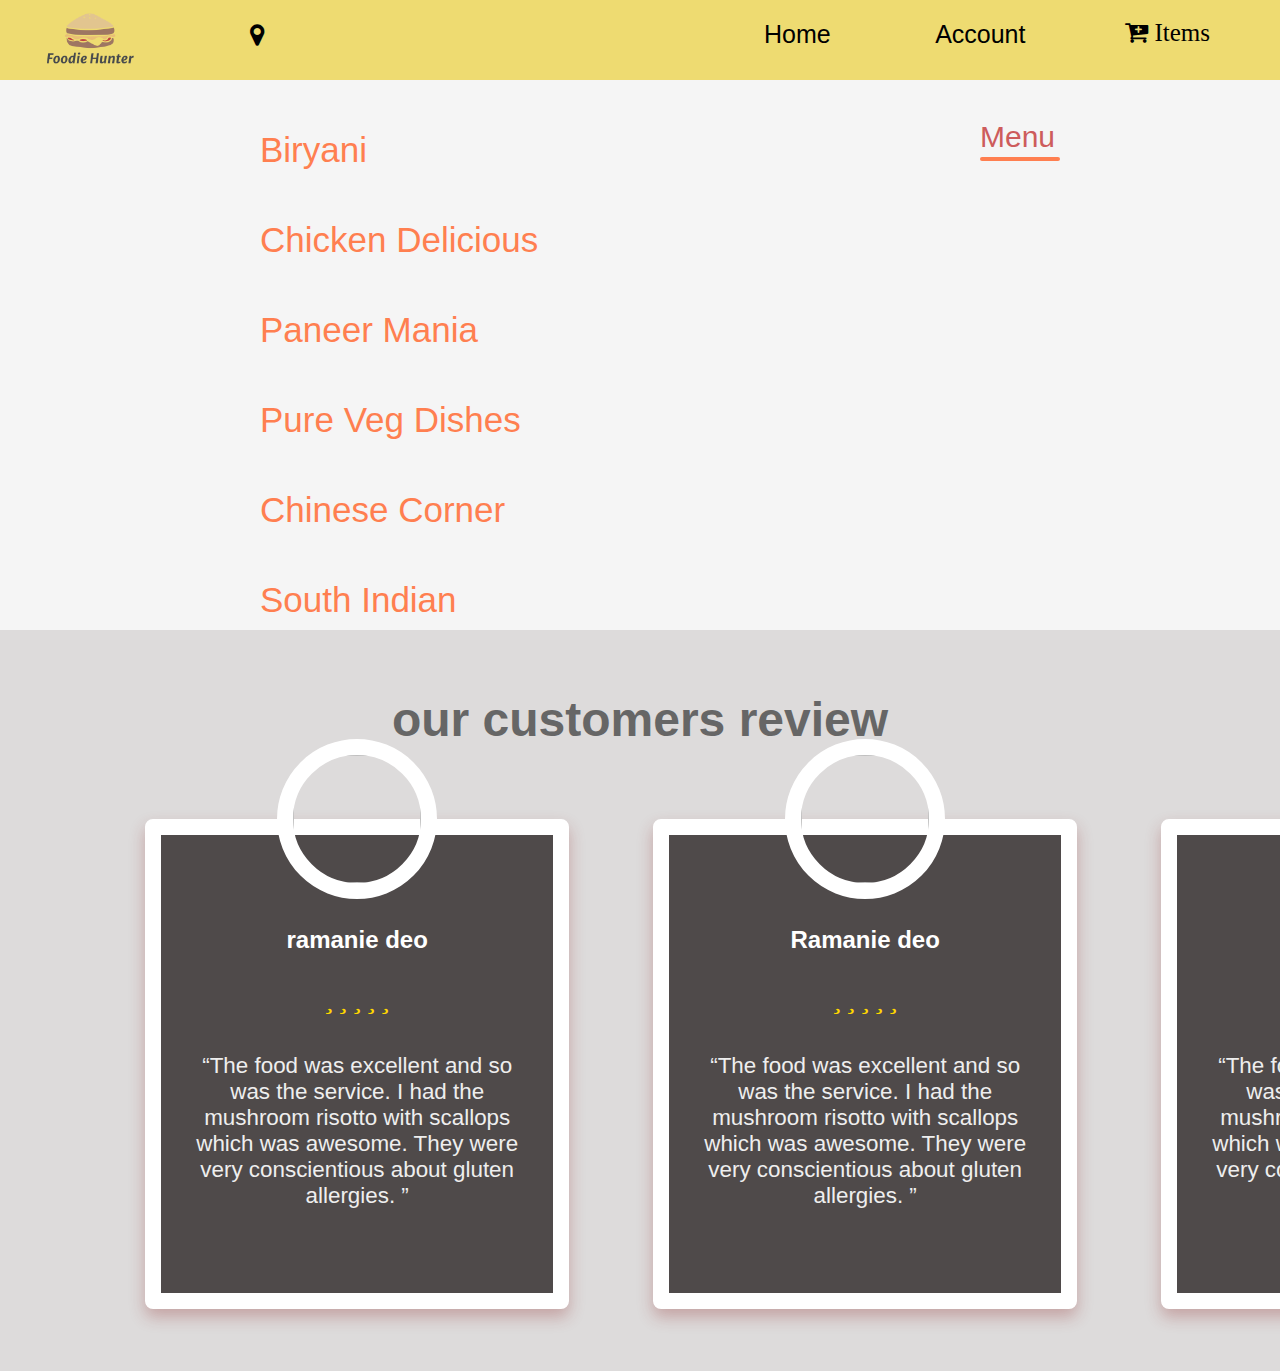
==== commit f88eefd4: "seccond commit" ====
--- a/index.html
+++ b/index.html
@@ -18,7 +18,7 @@
         <div class="title" style="display:flex ; width: 96%; height: 80px; background-color: rgb(238, 219, 113);">
             <a href="index.html"><img src="./images/foodie hunter.png"></a>
             <div class="add-box">
-                <i class="fa fa-map-marker your-address" id="add-address"> Your Address</i>
+                <i class="fa fa-map-marker your-address" id="loginName"></i>
             </div>
             <div class="util" style="padding-top: 20px;">
                 <a href="" style="padding-left:500px ;">Home</a>
@@ -186,11 +186,38 @@
     <script src="index.js" type="module"></script>
     <script src="fooditem.js" type="module"></script>
 
-
-
-    <!-- -----------------------------database------------------------- -->
-
+    <script type="module">
+
+
+        import { initializeApp } from "https://www.gstatic.com/firebasejs/9.8.3/firebase-app.js";
+        import { getDatabase, get, ref, set } from "https://www.gstatic.com/firebasejs/9.8.3/firebase-database.js";
+        import { getAuth, signInWithEmailAndPassword } from "https://www.gstatic.com/firebasejs/9.8.3/firebase-auth.js";
+    
+    
+        const firebaseConfig = {
+            apiKey: "AIzaSyBOZP4DLZmnvd5l7YtHJmgBq0k-myUZg5k",
+            authDomain: "food-order-823b4.firebaseapp.com",
+            databaseURL: "https://food-order-823b4-default-rtdb.firebaseio.com",
+            projectId: "food-order-823b4",
+            storageBucket: "food-order-823b4.appspot.com",
+            messagingSenderId: "752189562781",
+            appId: "1:752189562781:web:aa22bbedee344505355974"
+        };
+    
+        const app = initializeApp(firebaseConfig);
+        const auth = getAuth(app);
+        const database = getDatabase(app);
+
+    
+    
+        
+    
+    
+    </script>
+
+   
   
 </body>
 
+
 </html>